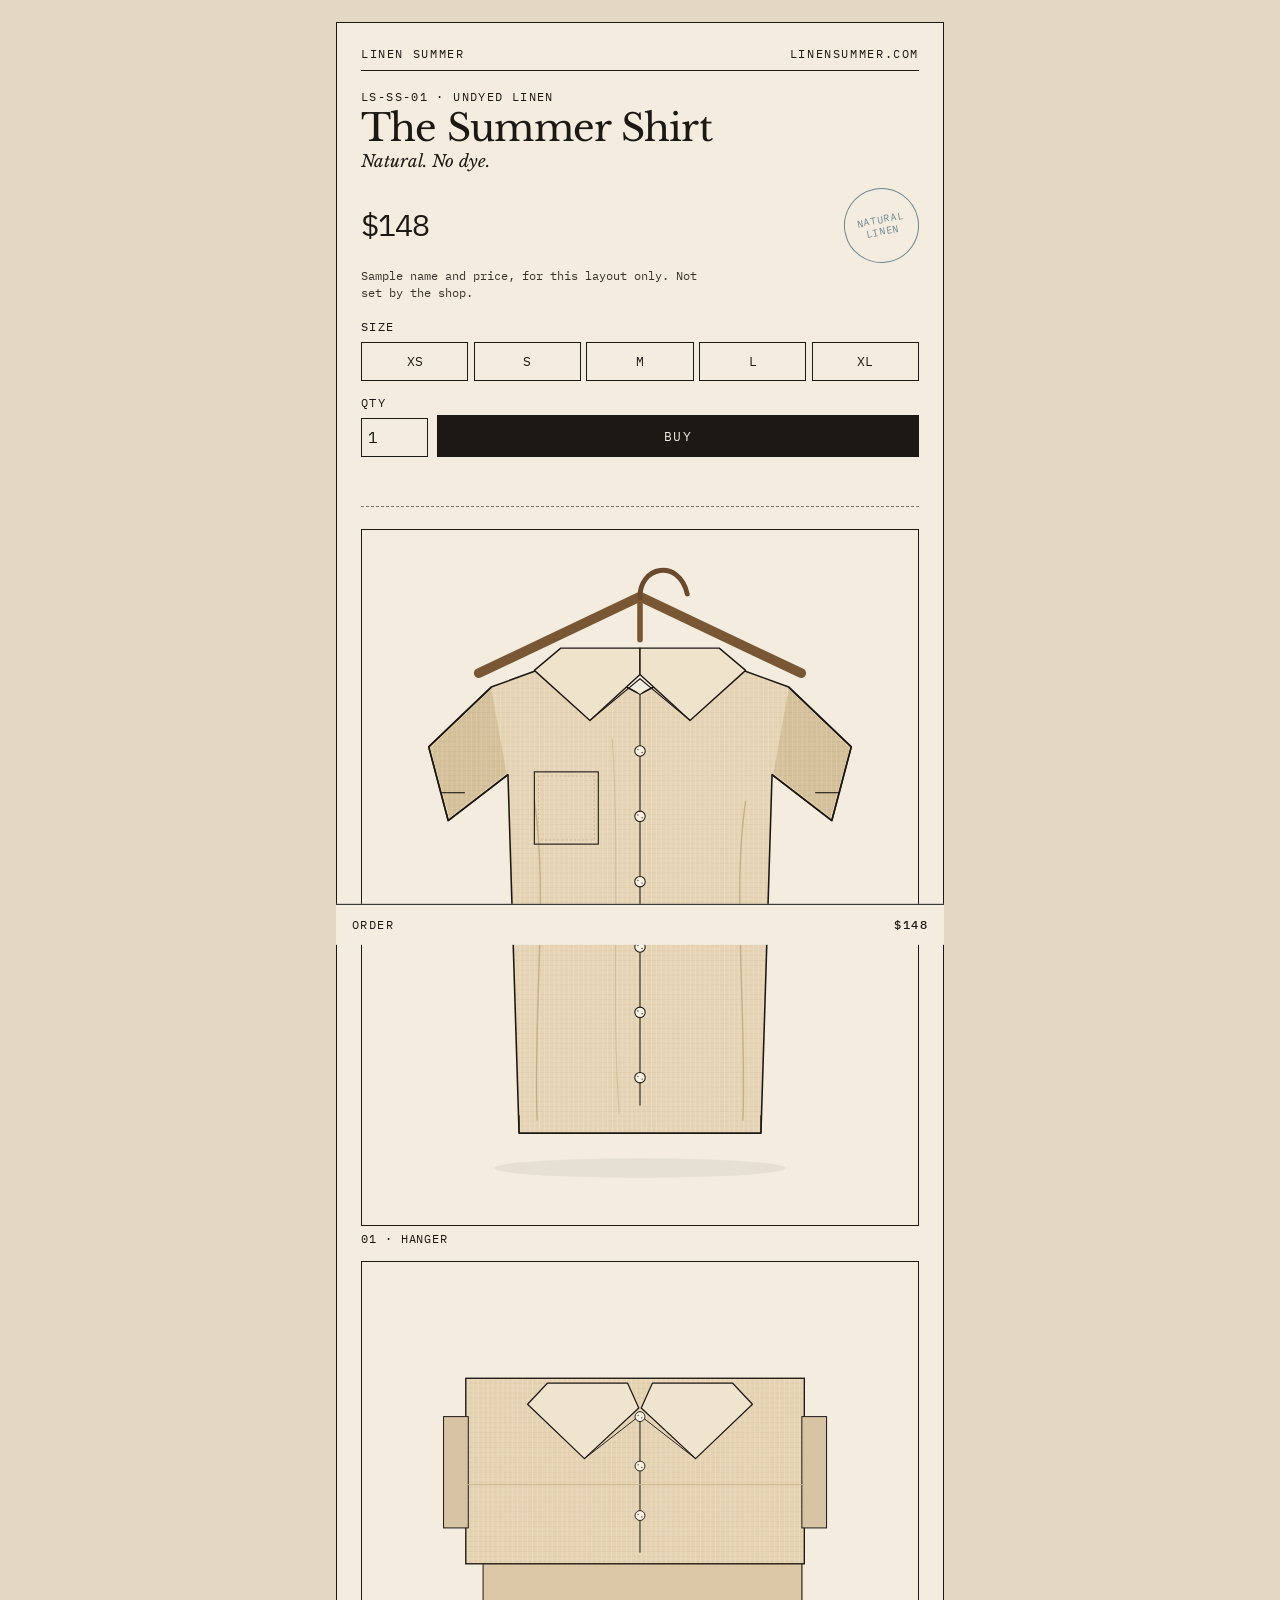
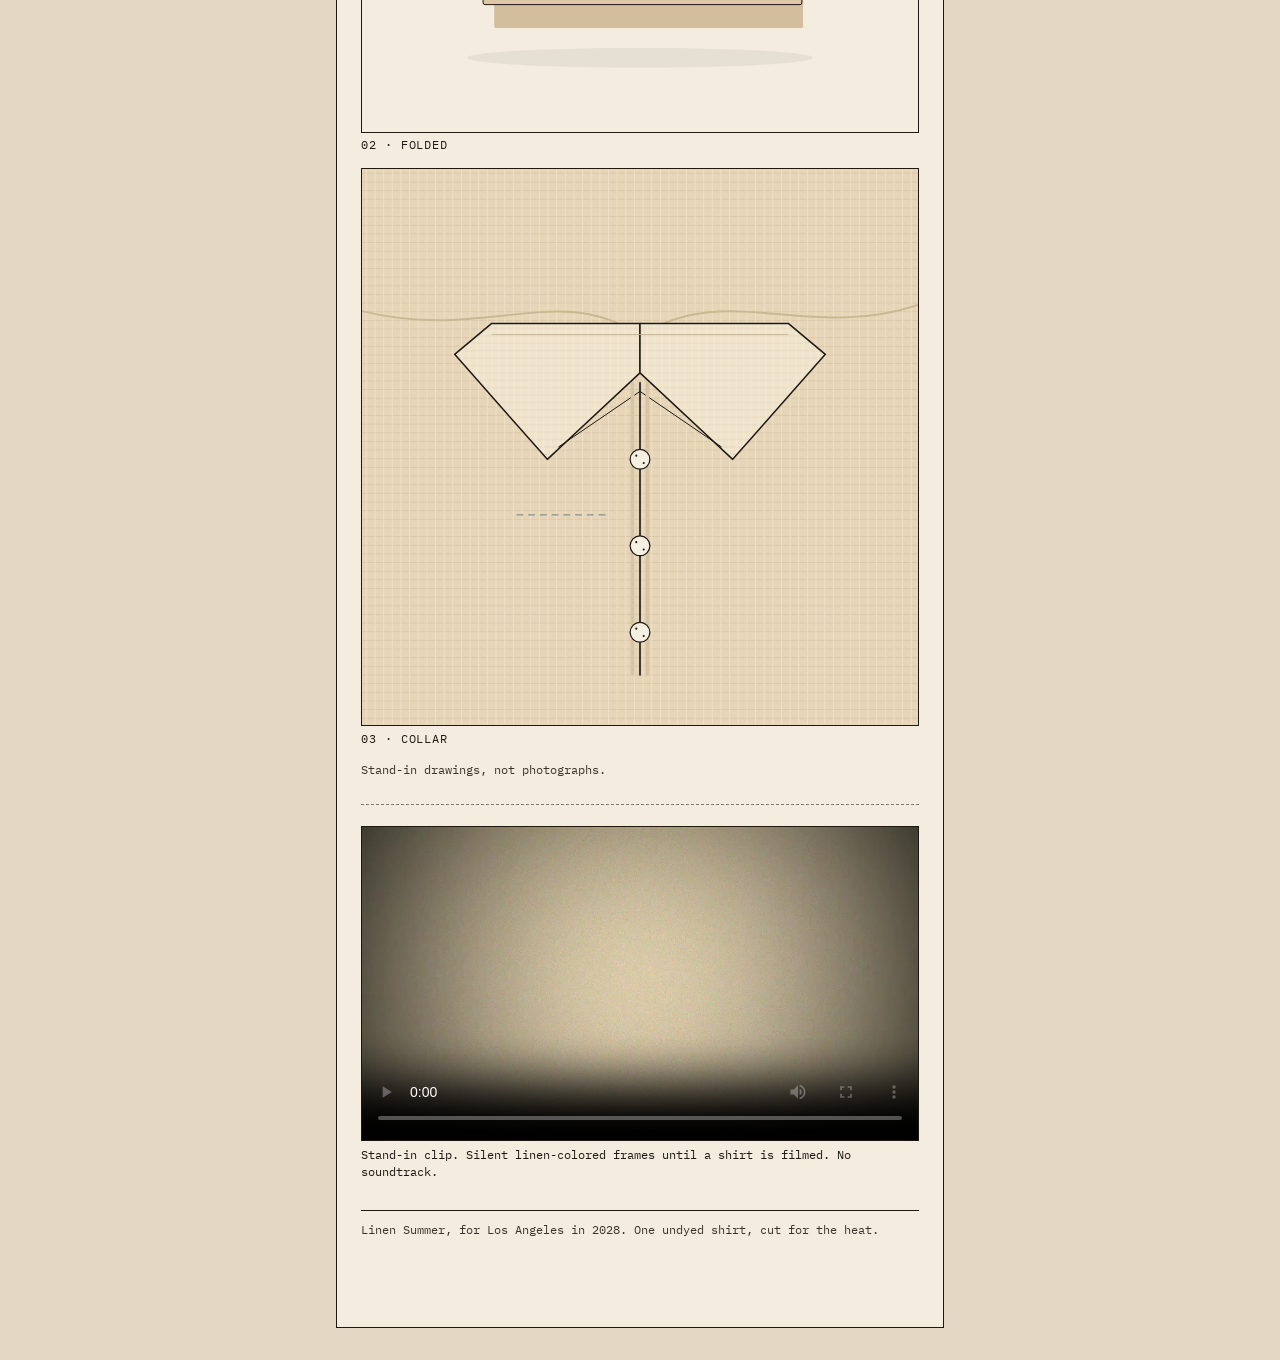
==== index.html @ d271ef2d "Add the Linen Summer static shop files. Copy the existing HTML, CSS, JavaScript, images, video, and " ====
<!DOCTYPE html>
<html lang="en">
<head>
  <meta charset="utf-8">
  <meta name="viewport" content="width=device-width, initial-scale=1">
  <title>The Summer Shirt — Linen Summer</title>
  <meta name="description" content="Order ticket for The Summer Shirt, undyed linen. Sample price. Payment is not live.">
  <link rel="stylesheet" href="styles.css">
</head>
<body>
  <div class="sheet">
    <header class="mast">
      <span>Linen Summer</span>
      <span>linensummer.com</span>
    </header>

    <section class="order" id="order">
      <p class="sku">LS-SS-01 · Undyed linen</p>
      <h1>The Summer Shirt</h1>
      <p class="colorline">Natural. No dye.</p>
      <div class="price-row">
        <p class="price">$148</p>
        <p class="stamp">Natural<br>linen</p>
      </div>
      <p class="sample">Sample name and price, for this layout only. Not set by the shop.</p>

      <form id="order-form" action="checkout.html">
        <fieldset>
          <legend>Size</legend>
          <div class="sizes">
            <label><input type="radio" name="size" value="XS"><span>XS</span></label>
            <label><input type="radio" name="size" value="S"><span>S</span></label>
            <label><input type="radio" name="size" value="M"><span>M</span></label>
            <label><input type="radio" name="size" value="L"><span>L</span></label>
            <label><input type="radio" name="size" value="XL"><span>XL</span></label>
          </div>
        </fieldset>
        <div class="buyrow">
          <label class="qty" for="qty">Qty
            <input id="qty" name="qty" type="number" min="1" max="6" value="1" inputmode="numeric">
          </label>
          <button type="submit">Buy</button>
        </div>
        <p id="form-note" class="form-note" role="status"></p>
      </form>
    </section>

    <hr class="perf">

    <section class="gallery" aria-label="The shirt">
      <figure>
        <img src="images/shirt-hanger.svg" width="800" height="1000" alt="Undyed linen shirt on a wooden hanger. Drawn stand-in, not a photograph.">
        <figcaption>01 · Hanger</figcaption>
      </figure>
      <figure>
        <img src="images/shirt-folded.svg" width="900" height="760" alt="The same shirt folded, collar on top. Drawn stand-in, not a photograph.">
        <figcaption>02 · Folded</figcaption>
      </figure>
      <figure>
        <img src="images/shirt-collar.svg" width="900" height="900" alt="Close view of the collar, placket, and linen weave. Drawn stand-in, not a photograph.">
        <figcaption>03 · Collar</figcaption>
      </figure>
      <p class="standin">Stand-in drawings, not photographs.</p>
    </section>

    <hr class="perf">

    <section class="film" aria-label="Cloth, stand-in">
      <video controls playsinline preload="metadata" poster="images/video-poster.jpg" width="960" height="540">
        <source src="media/linen-standin.mp4" type="video/mp4">
      </video>
      <p class="caption">Stand-in clip. Silent linen-colored frames until a shirt is filmed. No soundtrack.</p>
    </section>

    <footer class="footnote">
      <p>Linen Summer, for Los Angeles in 2028. One undyed shirt, cut for the heat.</p>
    </footer>
  </div>

  <a class="reach" href="#order" hidden>Order <strong>$148</strong></a>
  <noscript>
    <p class="sample" style="padding:1rem;">The ticket needs JavaScript to store an order on this device. Nothing here takes payment.</p>
  </noscript>
  <script src="shop.js"></script>
</body>
</html>
---- styles.css ----
@font-face {
  font-family: "Libre Baskerville";
  font-style: normal;
  font-weight: 400;
  font-display: swap;
  src: url("fonts/libre-baskerville-400.ttf") format("truetype");
}

@font-face {
  font-family: "Libre Baskerville";
  font-style: italic;
  font-weight: 400;
  font-display: swap;
  src: url("fonts/libre-baskerville-400i.ttf") format("truetype");
}

@font-face {
  font-family: "IBM Plex Mono";
  font-style: normal;
  font-weight: 400;
  font-display: swap;
  src: url("fonts/ibm-plex-mono-400.ttf") format("truetype");
}

@font-face {
  font-family: "IBM Plex Mono";
  font-style: normal;
  font-weight: 500;
  font-display: swap;
  src: url("fonts/ibm-plex-mono-500.ttf") format("truetype");
}

:root {
  --paper: #f3ecdf;
  --desk: #e4d8c4;
  --ink: #1c1814;
  --ink-soft: #3a332b;
  --stamp: #6d8794;
  --line: #1c1814;
}

* { box-sizing: border-box; }

html { scroll-behavior: smooth; }

a { color: inherit; }

body {
  margin: 0;
  background: var(--paper);
  color: var(--ink);
  font-family: "IBM Plex Mono", "Courier New", monospace;
  font-size: 15px;
  line-height: 1.45;
  font-weight: 400;
}

button,
input {
  font-family: inherit;
  color: inherit;
}

.sheet {
  width: min(100%, 38rem);
  margin: 0 auto;
  padding: 1.1rem 1.15rem 5.25rem;
  background: var(--paper);
}

.mast {
  display: flex;
  justify-content: space-between;
  gap: 1rem;
  margin: 0 0 1.15rem;
  padding-bottom: 0.45rem;
  border-bottom: 1px solid var(--line);
  font-size: 0.72rem;
  letter-spacing: 0.14em;
  text-transform: uppercase;
}

.mast a {
  color: inherit;
  text-decoration: none;
  border-bottom: 1px solid var(--stamp);
}

.sku {
  margin: 0;
  font-size: 0.72rem;
  letter-spacing: 0.12em;
  text-transform: uppercase;
}

h1 {
  margin: 0.2rem 0 0.15rem;
  font-family: "Libre Baskerville", "Palatino Linotype", Palatino, serif;
  font-weight: 400;
  font-size: 2.35rem;
  line-height: 1.02;
  letter-spacing: -0.02em;
}

.colorline {
  margin: 0;
  font-family: "Libre Baskerville", Palatino, serif;
  font-style: italic;
  font-size: 1.05rem;
}

.price-row {
  display: flex;
  align-items: center;
  justify-content: space-between;
  gap: 1rem;
  margin-top: 0.85rem;
}

.price {
  margin: 0;
  font-size: 1.85rem;
  letter-spacing: -0.03em;
}

.stamp {
  width: 4.7rem;
  height: 4.7rem;
  margin: 0;
  border: 1.5px solid var(--stamp);
  border-radius: 50%;
  color: var(--stamp);
  display: grid;
  place-items: center;
  text-align: center;
  text-transform: uppercase;
  letter-spacing: 0.08em;
  font-size: 0.62rem;
  line-height: 1.15;
  transform: rotate(-11deg);
  flex: none;
}

.sample {
  margin: 0.35rem 0 0;
  max-width: 22rem;
  font-size: 0.75rem;
  line-height: 1.35;
  color: var(--ink-soft);
}

form { margin-top: 1.15rem; }

fieldset {
  margin: 0;
  padding: 0;
  border: 0;
}

legend {
  padding: 0;
  margin-bottom: 0.4rem;
  font-size: 0.72rem;
  letter-spacing: 0.12em;
  text-transform: uppercase;
}

.sizes {
  display: flex;
  gap: 0.35rem;
}

.sizes label {
  position: relative;
  flex: 1;
}

.sizes input {
  position: absolute;
  inset: 0;
  margin: 0;
  opacity: 0;
  cursor: pointer;
}

.sizes span {
  display: block;
  text-align: center;
  border: 1px solid var(--line);
  padding: 0.55rem 0;
  font-size: 0.82rem;
}

.sizes input:checked + span {
  background: var(--ink);
  color: var(--paper);
}

.sizes label:focus-within span {
  outline: 2px solid var(--stamp);
  outline-offset: 2px;
}

.buyrow {
  display: flex;
  align-items: flex-end;
  gap: 0.55rem;
  margin-top: 0.9rem;
}

.qty {
  display: flex;
  flex-direction: column;
  gap: 0.35rem;
  font-size: 0.72rem;
  letter-spacing: 0.12em;
  text-transform: uppercase;
}

.qty input {
  width: 4.2rem;
  border: 1px solid var(--line);
  background: transparent;
  border-radius: 0;
  padding: 0.55rem 0.4rem;
  font-size: 1rem;
  letter-spacing: 0;
  text-transform: none;
}

button,
.button {
  appearance: none;
  border: 1px solid var(--line);
  background: var(--ink);
  color: var(--paper);
  border-radius: 0;
  padding: 0.72rem 0.75rem;
  font-size: 0.82rem;
  letter-spacing: 0.08em;
  text-transform: uppercase;
  cursor: pointer;
  text-decoration: none;
  text-align: center;
}

.buyrow button { flex: 1; }

button:hover,
.button:hover { background: #000; }

button.quiet {
  background: transparent;
  color: var(--ink);
  border: 0;
  border-bottom: 1px solid var(--ink);
  padding: 0.15rem 0;
  letter-spacing: 0.06em;
}

.form-note {
  min-height: 1.2em;
  margin: 0.55rem 0 0;
  font-size: 0.78rem;
  color: var(--stamp);
}

.perf {
  border: 0;
  border-top: 1px dashed var(--ink);
  margin: 1.6rem 0 1.35rem;
  opacity: 0.55;
}

.gallery figure { margin: 0 0 0.85rem; }

.gallery img,
.film video {
  display: block;
  width: 100%;
  height: auto;
  background: var(--paper);
  border: 1px solid var(--line);
}

.gallery figcaption,
.caption,
.standin {
  margin: 0.3rem 0 0;
  font-size: 0.72rem;
  letter-spacing: 0.08em;
  text-transform: uppercase;
}

.standin {
  text-transform: none;
  letter-spacing: 0;
  font-size: 0.75rem;
  color: var(--ink-soft);
}

.film { margin: 0; }

.film video { background: #cbb892; }

.caption {
  text-transform: none;
  letter-spacing: 0;
  font-size: 0.78rem;
  line-height: 1.4;
  max-width: 34rem;
}

.footnote {
  margin-top: 1.8rem;
  padding-top: 0.7rem;
  border-top: 1px solid var(--line);
}

.footnote p {
  margin: 0;
  font-size: 0.75rem;
  line-height: 1.4;
  color: var(--ink-soft);
}

.reach {
  position: fixed;
  left: 0;
  right: 0;
  bottom: 0;
  z-index: 2;
  display: flex;
  justify-content: space-between;
  align-items: center;
  gap: 1rem;
  padding: 0.7rem 1rem calc(0.7rem + env(safe-area-inset-bottom));
  background: var(--paper);
  color: var(--ink);
  text-decoration: none;
  border-top: 1px solid var(--line);
  font-size: 0.75rem;
  letter-spacing: 0.12em;
  text-transform: uppercase;
  transform: translateY(110%);
}

.reach.is-on { transform: none; }

.reach strong {
  font-weight: 500;
}

h2 {
  margin: 0 0 0.6rem;
  font-family: "Libre Baskerville", Palatino, serif;
  font-weight: 400;
  font-size: 1.55rem;
}

.lines {
  list-style: none;
  margin: 0;
  padding: 0;
}

.lines li {
  display: grid;
  grid-template-columns: 1fr auto;
  gap: 0.2rem 1rem;
  padding: 0.75rem 0;
  border-bottom: 1px solid var(--line);
}

.lines .what {
  margin: 0;
  font-family: "Libre Baskerville", Palatino, serif;
  font-size: 1.15rem;
}

.lines .meta,
.lines .amt {
  margin: 0;
  font-size: 0.78rem;
}

.lines .amt {
  text-align: right;
  font-size: 0.95rem;
}

.total {
  display: flex;
  justify-content: space-between;
  margin: 0.8rem 0 0.2rem;
  font-size: 1rem;
}

.stack label {
  display: block;
  margin: 0.95rem 0 0.2rem;
  font-size: 0.72rem;
  letter-spacing: 0.12em;
  text-transform: uppercase;
}

.stack input {
  display: block;
  width: 100%;
  border: 0;
  border-bottom: 1px solid var(--line);
  border-radius: 0;
  background: transparent;
  padding: 0.45rem 0;
  font-size: 1rem;
}

.stack button {
  display: block;
  width: 100%;
  margin-top: 1.15rem;
  line-height: 1.35;
  text-transform: none;
  letter-spacing: 0.01em;
  font-size: 0.86rem;
}

.empty {
  margin: 0.4rem 0 1rem;
}

.saved {
  margin-top: 1.5rem;
  padding-top: 0.9rem;
  border-top: 1px dashed var(--ink);
}

.saved h2 { font-size: 1.35rem; }

.saved p { margin: 0.35rem 0; }

.receipt {
  margin: 0.8rem 0 0;
  padding: 0;
}

.receipt div {
  display: grid;
  grid-template-columns: 7.5rem 1fr;
  gap: 0.35rem;
  padding: 0.28rem 0;
  font-size: 0.82rem;
}

.receipt dt {
  margin: 0;
  letter-spacing: 0.08em;
  text-transform: uppercase;
  font-size: 0.68rem;
  padding-top: 0.15rem;
}

.receipt dd { margin: 0; }

.actions {
  margin-top: 0.9rem;
}

:focus-visible {
  outline: 2px solid var(--stamp);
  outline-offset: 2px;
}

@media (min-width: 720px) {
  body { background: var(--desk); }

  .sheet {
    margin: 1.4rem auto 2rem;
    border: 1px solid var(--line);
    padding: 1.4rem 1.5rem 5.5rem;
  }

  .reach {
    left: 50%;
    right: auto;
    width: min(100%, 38rem);
    transform: translate(-50%, 110%);
  }

  .reach.is-on { transform: translate(-50%, 0); }
}
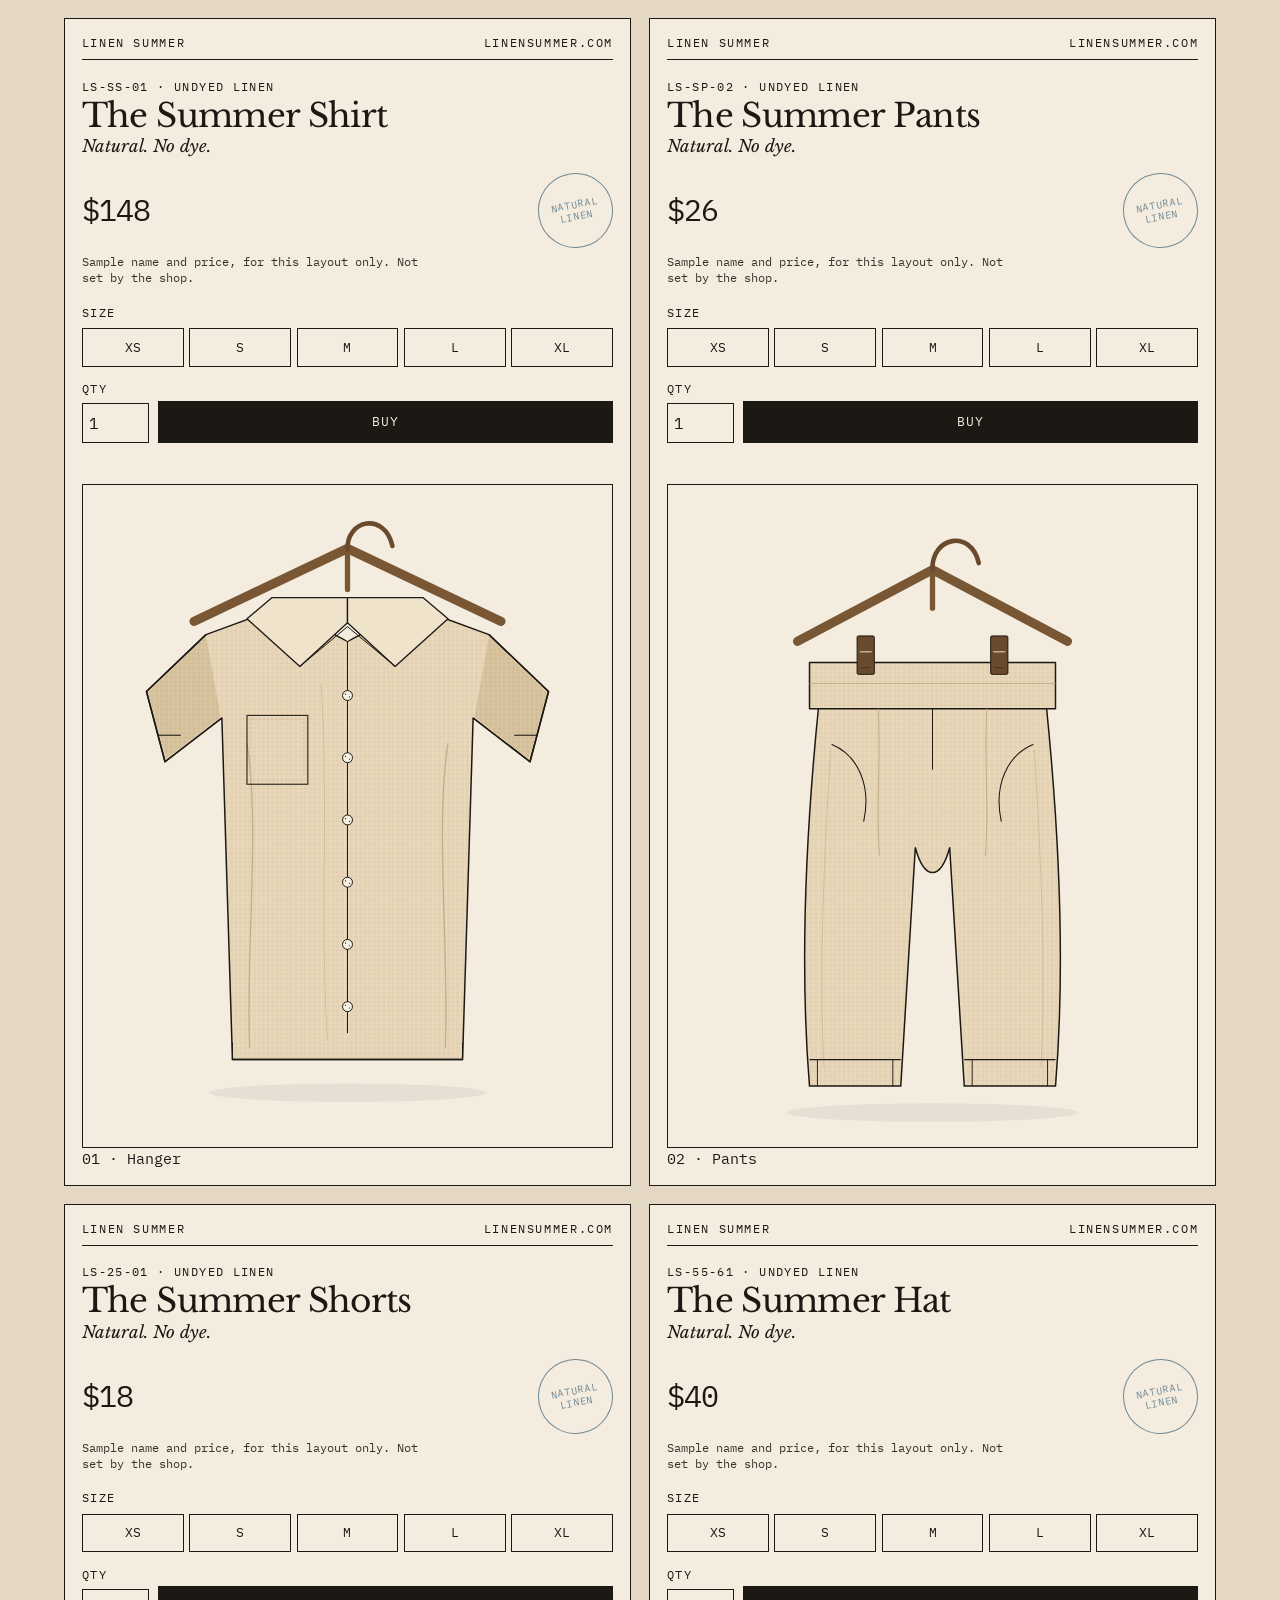
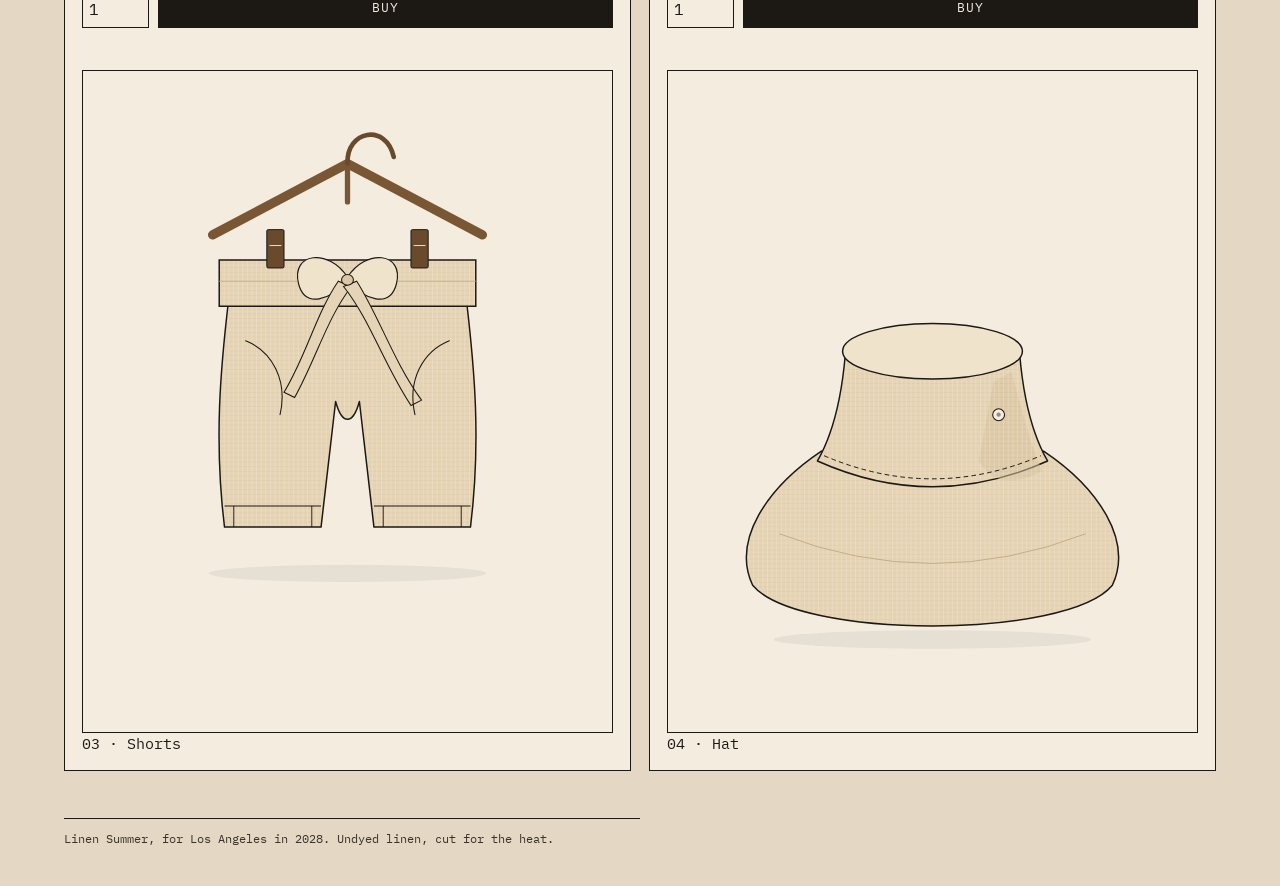
==== commit cf45474e: "Add four order tickets to the Linen Summer shop Show the shirt, pants, shorts, and hat as paper tick" ====
--- a/index.html
+++ b/index.html
@@ -3,28 +3,27 @@
 <head>
   <meta charset="utf-8">
   <meta name="viewport" content="width=device-width, initial-scale=1">
-  <title>The Summer Shirt — Linen Summer</title>
-  <meta name="description" content="Order ticket for The Summer Shirt, undyed linen. Sample price. Payment is not live.">
+  <title>Linen Summer</title>
+  <meta name="description" content="Order tickets for undyed linen: The Summer Shirt, pants, shorts, and hat. Sample prices. Payment is not live.">
   <link rel="stylesheet" href="styles.css">
 </head>
-<body>
-  <div class="sheet">
-    <header class="mast">
-      <span>Linen Summer</span>
-      <span>linensummer.com</span>
-    </header>
-
-    <section class="order" id="order">
+<body class="shop">
+  <h1 class="visually-hidden">Linen Summer</h1>
+  <main class="rack">
+    <article class="ticket" id="summer-shirt">
+      <header class="mast">
+        <span>Linen Summer</span>
+        <span>linensummer.com</span>
+      </header>
       <p class="sku">LS-SS-01 · Undyed linen</p>
-      <h1>The Summer Shirt</h1>
+      <h2>The Summer Shirt</h2>
       <p class="colorline">Natural. No dye.</p>
       <div class="price-row">
         <p class="price">$148</p>
         <p class="stamp">Natural<br>linen</p>
       </div>
       <p class="sample">Sample name and price, for this layout only. Not set by the shop.</p>
-
-      <form id="order-form" action="checkout.html">
+      <form class="order-form" action="checkout.html" data-id="the-summer-shirt" data-name="The Summer Shirt" data-color="Natural" data-cloth="Undyed linen" data-price="148">
         <fieldset>
           <legend>Size</legend>
           <div class="sizes">
@@ -36,48 +35,137 @@
           </div>
         </fieldset>
         <div class="buyrow">
-          <label class="qty" for="qty">Qty
-            <input id="qty" name="qty" type="number" min="1" max="6" value="1" inputmode="numeric">
+          <label class="qty" for="qty-shirt">Qty
+            <input id="qty-shirt" name="qty" type="number" min="1" max="6" value="1" inputmode="numeric">
           </label>
           <button type="submit">Buy</button>
         </div>
-        <p id="form-note" class="form-note" role="status"></p>
+        <p class="form-note" role="status"></p>
       </form>
-    </section>
-
-    <hr class="perf">
-
-    <section class="gallery" aria-label="The shirt">
       <figure>
-        <img src="images/shirt-hanger.svg" width="800" height="1000" alt="Undyed linen shirt on a wooden hanger. Drawn stand-in, not a photograph.">
+        <img src="images/shirt-hanger.svg" width="800" height="1000" alt="Undyed linen button shirt on a wooden hanger: short sleeve, collar, buttons, chest pocket. Drawn stand-in, not a photograph.">
         <figcaption>01 · Hanger</figcaption>
       </figure>
+    </article>
+
+    <article class="ticket" id="summer-pants">
+      <header class="mast">
+        <span>Linen Summer</span>
+        <span>linensummer.com</span>
+      </header>
+      <p class="sku">LS-SP-02 · Undyed linen</p>
+      <h2>The Summer Pants</h2>
+      <p class="colorline">Natural. No dye.</p>
+      <div class="price-row">
+        <p class="price">$26</p>
+        <p class="stamp">Natural<br>linen</p>
+      </div>
+      <p class="sample">Sample name and price, for this layout only. Not set by the shop.</p>
+      <form class="order-form" action="checkout.html" data-id="the-summer-pants" data-name="The Summer Pants" data-color="Natural" data-cloth="Undyed linen" data-price="26">
+        <fieldset>
+          <legend>Size</legend>
+          <div class="sizes">
+            <label><input type="radio" name="size" value="XS"><span>XS</span></label>
+            <label><input type="radio" name="size" value="S"><span>S</span></label>
+            <label><input type="radio" name="size" value="M"><span>M</span></label>
+            <label><input type="radio" name="size" value="L"><span>L</span></label>
+            <label><input type="radio" name="size" value="XL"><span>XL</span></label>
+          </div>
+        </fieldset>
+        <div class="buyrow">
+          <label class="qty" for="qty-pants">Qty
+            <input id="qty-pants" name="qty" type="number" min="1" max="6" value="1" inputmode="numeric">
+          </label>
+          <button type="submit">Buy</button>
+        </div>
+        <p class="form-note" role="status"></p>
+      </form>
       <figure>
-        <img src="images/shirt-folded.svg" width="900" height="760" alt="The same shirt folded, collar on top. Drawn stand-in, not a photograph.">
-        <figcaption>02 · Folded</figcaption>
+        <img src="images/pants-hanger.svg" width="800" height="1000" alt="Long undyed linen pants on a wooden hanger. Drawn stand-in, not a photograph.">
+        <figcaption>02 · Pants</figcaption>
       </figure>
+    </article>
+
+    <article class="ticket" id="summer-shorts">
+      <header class="mast">
+        <span>Linen Summer</span>
+        <span>linensummer.com</span>
+      </header>
+      <p class="sku">LS-25-01 · Undyed linen</p>
+      <h2>The Summer Shorts</h2>
+      <p class="colorline">Natural. No dye.</p>
+      <div class="price-row">
+        <p class="price">$18</p>
+        <p class="stamp">Natural<br>linen</p>
+      </div>
+      <p class="sample">Sample name and price, for this layout only. Not set by the shop.</p>
+      <form class="order-form" action="checkout.html" data-id="the-summer-shorts" data-name="The Summer Shorts" data-color="Natural" data-cloth="Undyed linen" data-price="18">
+        <fieldset>
+          <legend>Size</legend>
+          <div class="sizes">
+            <label><input type="radio" name="size" value="XS"><span>XS</span></label>
+            <label><input type="radio" name="size" value="S"><span>S</span></label>
+            <label><input type="radio" name="size" value="M"><span>M</span></label>
+            <label><input type="radio" name="size" value="L"><span>L</span></label>
+            <label><input type="radio" name="size" value="XL"><span>XL</span></label>
+          </div>
+        </fieldset>
+        <div class="buyrow">
+          <label class="qty" for="qty-shorts">Qty
+            <input id="qty-shorts" name="qty" type="number" min="1" max="6" value="1" inputmode="numeric">
+          </label>
+          <button type="submit">Buy</button>
+        </div>
+        <p class="form-note" role="status"></p>
+      </form>
       <figure>
-        <img src="images/shirt-collar.svg" width="900" height="900" alt="Close view of the collar, placket, and linen weave. Drawn stand-in, not a photograph.">
-        <figcaption>03 · Collar</figcaption>
+        <img src="images/shorts-hanger.svg" width="800" height="1000" alt="Undyed linen shorts with a drawstring, on a wooden hanger. Drawn stand-in, not a photograph.">
+        <figcaption>03 · Shorts</figcaption>
       </figure>
-      <p class="standin">Stand-in drawings, not photographs.</p>
-    </section>
+    </article>
 
-    <hr class="perf">
-
-    <section class="film" aria-label="Cloth, stand-in">
-      <video controls playsinline preload="metadata" poster="images/video-poster.jpg" width="960" height="540">
-        <source src="media/linen-standin.mp4" type="video/mp4">
-      </video>
-      <p class="caption">Stand-in clip. Silent linen-colored frames until a shirt is filmed. No soundtrack.</p>
-    </section>
+    <article class="ticket" id="summer-hat">
+      <header class="mast">
+        <span>Linen Summer</span>
+        <span>linensummer.com</span>
+      </header>
+      <p class="sku">LS-55-61 · Undyed linen</p>
+      <h2>The Summer Hat</h2>
+      <p class="colorline">Natural. No dye.</p>
+      <div class="price-row">
+        <p class="price">$40</p>
+        <p class="stamp">Natural<br>linen</p>
+      </div>
+      <p class="sample">Sample name and price, for this layout only. Not set by the shop.</p>
+      <form class="order-form" action="checkout.html" data-id="the-summer-hat" data-name="The Summer Hat" data-color="Natural" data-cloth="Undyed linen" data-price="40">
+        <fieldset>
+          <legend>Size</legend>
+          <div class="sizes">
+            <label><input type="radio" name="size" value="XS"><span>XS</span></label>
+            <label><input type="radio" name="size" value="S"><span>S</span></label>
+            <label><input type="radio" name="size" value="M"><span>M</span></label>
+            <label><input type="radio" name="size" value="L"><span>L</span></label>
+            <label><input type="radio" name="size" value="XL"><span>XL</span></label>
+          </div>
+        </fieldset>
+        <div class="buyrow">
+          <label class="qty" for="qty-hat">Qty
+            <input id="qty-hat" name="qty" type="number" min="1" max="6" value="1" inputmode="numeric">
+          </label>
+          <button type="submit">Buy</button>
+        </div>
+        <p class="form-note" role="status"></p>
+      </form>
+      <figure>
+        <img src="images/hat.svg" width="800" height="1000" alt="Undyed linen bucket hat. Drawn stand-in, not a photograph.">
+        <figcaption>04 · Hat</figcaption>
+      </figure>
+    </article>
 
     <footer class="footnote">
-      <p>Linen Summer, for Los Angeles in 2028. One undyed shirt, cut for the heat.</p>
+      <p>Linen Summer, for Los Angeles in 2028. Undyed linen, cut for the heat.</p>
     </footer>
-  </div>
-
-  <a class="reach" href="#order" hidden>Order <strong>$148</strong></a>
+  </main>
   <noscript>
     <p class="sample" style="padding:1rem;">The ticket needs JavaScript to store an order on this device. Nothing here takes payment.</p>
   </noscript>
--- a/styles.css
+++ b/styles.css
@@ -41,6 +41,8 @@
 
 * { box-sizing: border-box; }
 
+[hidden] { display: none !important; }
+
 html { scroll-behavior: smooth; }
 
 a { color: inherit; }
@@ -64,8 +66,50 @@
 .sheet {
   width: min(100%, 38rem);
   margin: 0 auto;
-  padding: 1.1rem 1.15rem 5.25rem;
+  padding: 1.1rem 1.15rem 2.4rem;
   background: var(--paper);
+}
+
+body.shop { background: var(--desk); }
+
+.visually-hidden {
+  position: absolute;
+  width: 1px;
+  height: 1px;
+  padding: 0;
+  margin: -1px;
+  overflow: hidden;
+  clip: rect(0, 0, 0, 0);
+  white-space: nowrap;
+  border: 0;
+}
+
+.rack {
+  width: min(100% - 1.25rem, 72rem);
+  margin: 0 auto;
+  padding: 0.85rem 0 2.4rem;
+  display: grid;
+  gap: 1rem;
+}
+
+.ticket {
+  background: var(--paper);
+  border: 1px solid var(--line);
+  padding: 1rem 1.05rem 0.95rem;
+}
+
+.ticket h2 {
+  margin: 0.2rem 0 0.15rem;
+  font-family: "Libre Baskerville", "Palatino Linotype", Palatino, serif;
+  font-weight: 400;
+  font-size: 2.05rem;
+  line-height: 1.05;
+  letter-spacing: -0.02em;
+}
+
+.rack .footnote {
+  grid-column: 1 / -1;
+  max-width: 36rem;
 }
 
 .mast {
@@ -272,9 +316,11 @@
   opacity: 0.55;
 }
 
-.gallery figure { margin: 0 0 0.85rem; }
+.gallery figure,
+.ticket figure { margin: 1.1rem 0 0; }
 
 .gallery img,
+.ticket img,
 .film video {
   display: block;
   width: 100%;
@@ -322,33 +368,6 @@
   font-size: 0.75rem;
   line-height: 1.4;
   color: var(--ink-soft);
-}
-
-.reach {
-  position: fixed;
-  left: 0;
-  right: 0;
-  bottom: 0;
-  z-index: 2;
-  display: flex;
-  justify-content: space-between;
-  align-items: center;
-  gap: 1rem;
-  padding: 0.7rem 1rem calc(0.7rem + env(safe-area-inset-bottom));
-  background: var(--paper);
-  color: var(--ink);
-  text-decoration: none;
-  border-top: 1px solid var(--line);
-  font-size: 0.75rem;
-  letter-spacing: 0.12em;
-  text-transform: uppercase;
-  transform: translateY(110%);
-}
-
-.reach.is-on { transform: none; }
-
-.reach strong {
-  font-weight: 500;
 }
 
 h2 {
@@ -471,21 +490,21 @@
   outline-offset: 2px;
 }
 
+@media (min-width: 880px) {
+  .rack {
+    grid-template-columns: 1fr 1fr;
+    gap: 1.15rem;
+    padding-top: 1.15rem;
+  }
+}
+
 @media (min-width: 720px) {
   body { background: var(--desk); }
 
   .sheet {
     margin: 1.4rem auto 2rem;
     border: 1px solid var(--line);
-    padding: 1.4rem 1.5rem 5.5rem;
+    padding: 1.4rem 1.5rem 2.5rem;
   }
 
-  .reach {
-    left: 50%;
-    right: auto;
-    width: min(100%, 38rem);
-    transform: translate(-50%, 110%);
-  }
-
-  .reach.is-on { transform: translate(-50%, 0); }
-}
+}
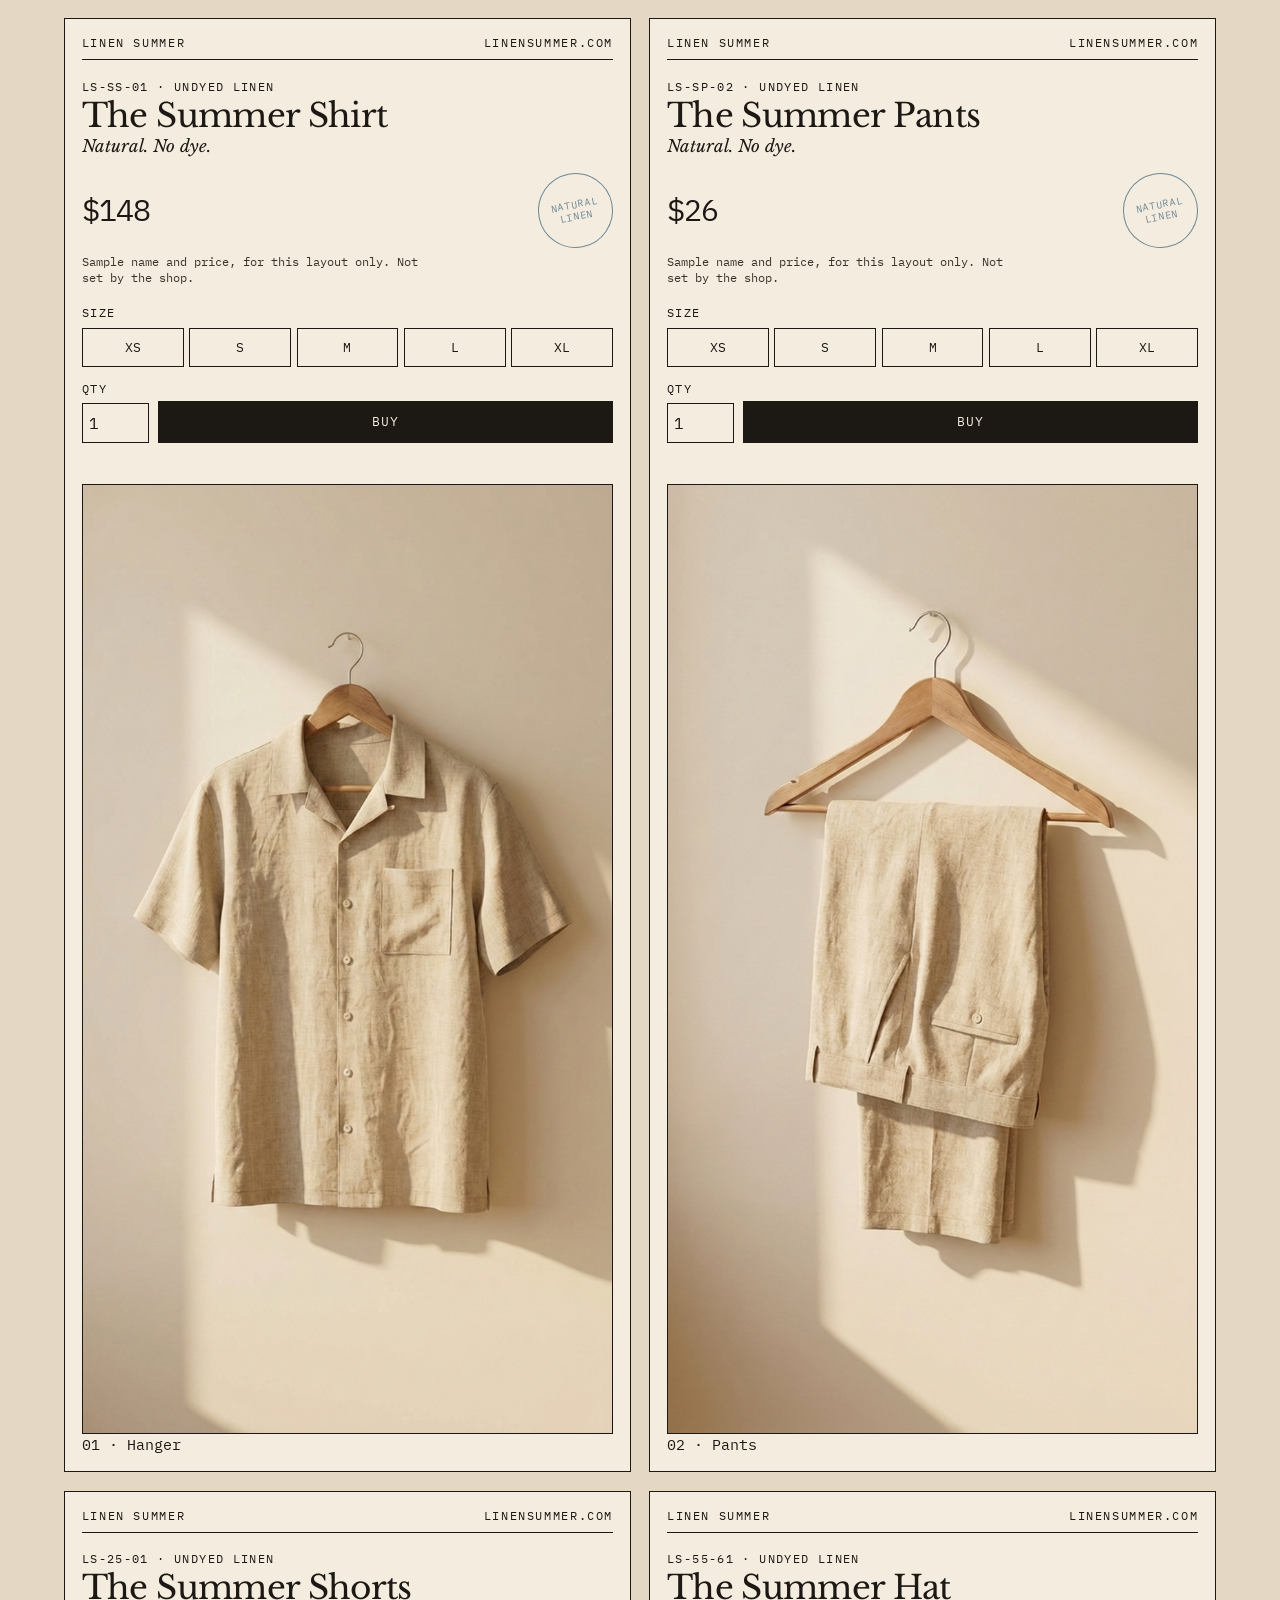
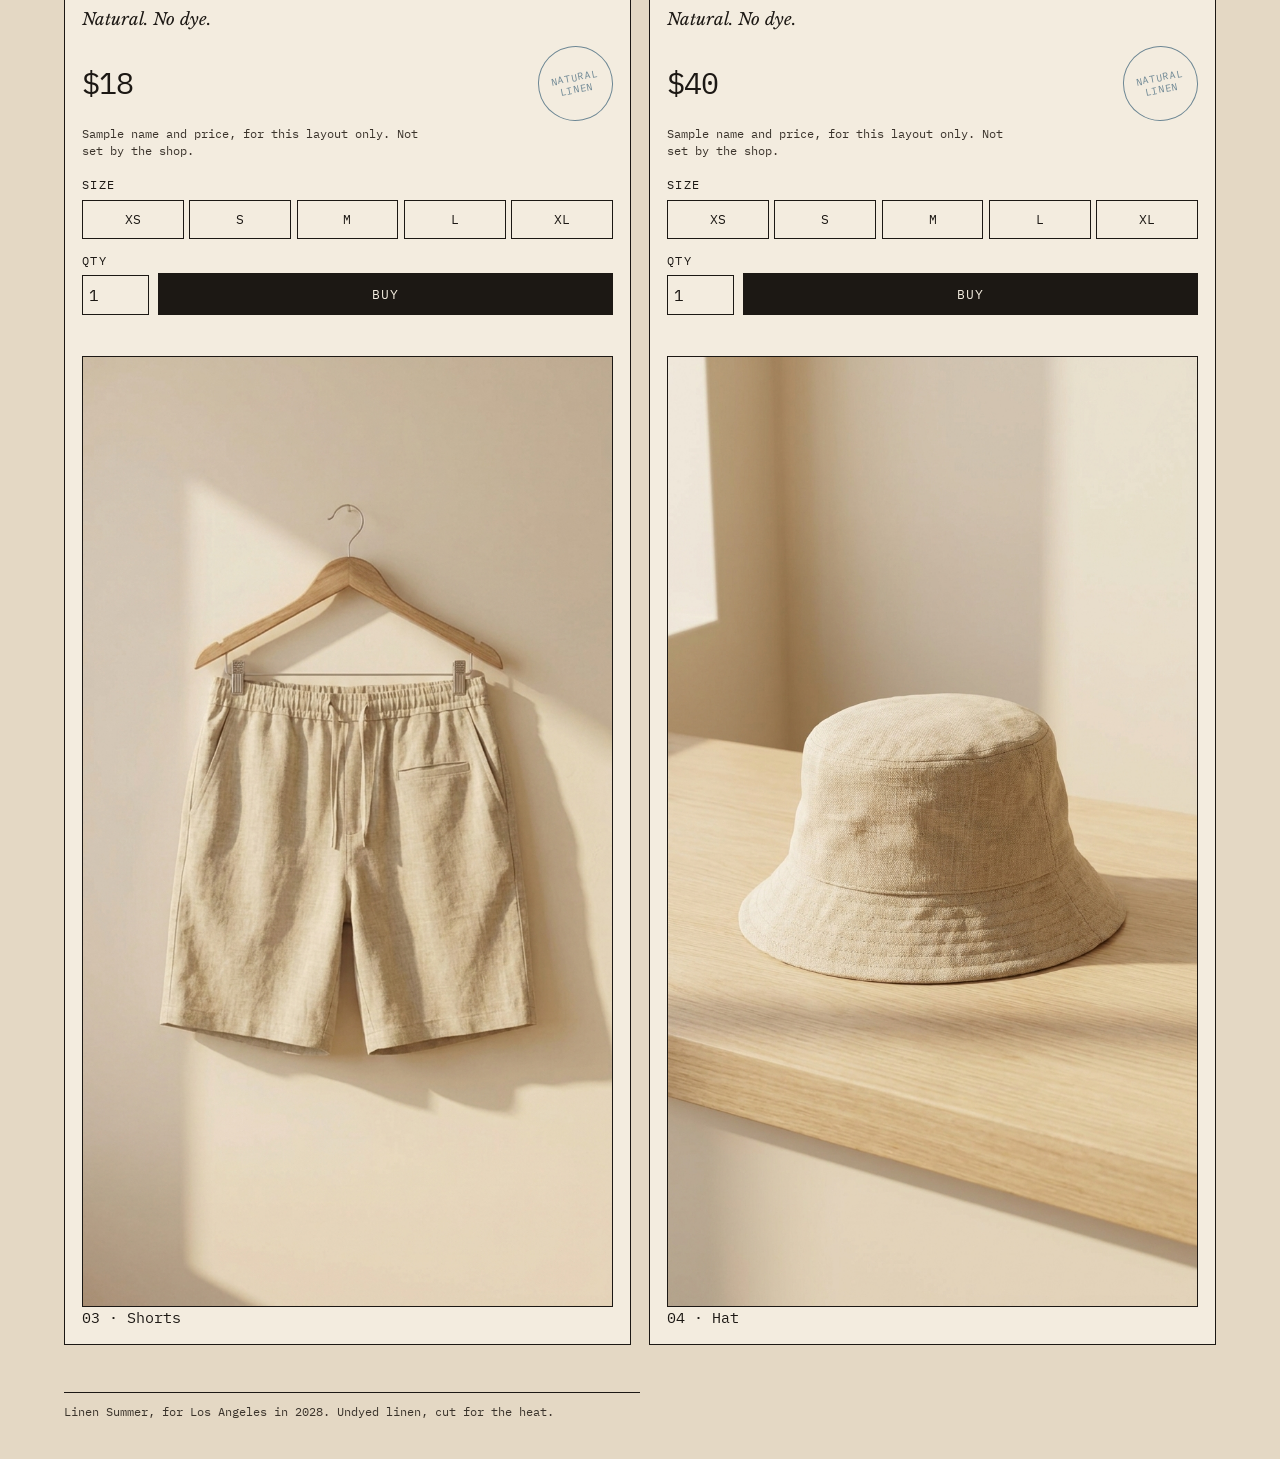
==== commit 00cf429e: "Show photographs on the four linen order tickets Replace the drawn shirt, pants, shorts, and hat sta" ====
--- a/index.html
+++ b/index.html
@@ -43,7 +43,7 @@
         <p class="form-note" role="status"></p>
       </form>
       <figure>
-        <img src="images/shirt-hanger.svg" width="800" height="1000" alt="Undyed linen button shirt on a wooden hanger: short sleeve, collar, buttons, chest pocket. Drawn stand-in, not a photograph.">
+        <img src="images/summer-shirt.png" width="768" height="1376" alt="Photograph of an undyed linen short-sleeve button shirt on a wooden hanger, natural color, with a chest pocket.">
         <figcaption>01 · Hanger</figcaption>
       </figure>
     </article>
@@ -81,7 +81,7 @@
         <p class="form-note" role="status"></p>
       </form>
       <figure>
-        <img src="images/pants-hanger.svg" width="800" height="1000" alt="Long undyed linen pants on a wooden hanger. Drawn stand-in, not a photograph.">
+        <img src="images/summer-pants.png" width="768" height="1376" alt="Photograph of undyed linen pants folded over a wooden hanger.">
         <figcaption>02 · Pants</figcaption>
       </figure>
     </article>
@@ -119,7 +119,7 @@
         <p class="form-note" role="status"></p>
       </form>
       <figure>
-        <img src="images/shorts-hanger.svg" width="800" height="1000" alt="Undyed linen shorts with a drawstring, on a wooden hanger. Drawn stand-in, not a photograph.">
+        <img src="images/summer-shorts.png" width="768" height="1376" alt="Photograph of undyed linen shorts on a wooden hanger, with an elastic waist, drawstring, side pockets, and one back pocket.">
         <figcaption>03 · Shorts</figcaption>
       </figure>
     </article>
@@ -157,7 +157,7 @@
         <p class="form-note" role="status"></p>
       </form>
       <figure>
-        <img src="images/hat.svg" width="800" height="1000" alt="Undyed linen bucket hat. Drawn stand-in, not a photograph.">
+        <img src="images/summer-hat.png" width="768" height="1376" alt="Photograph of an undyed linen bucket hat sitting on a light wood surface.">
         <figcaption>04 · Hat</figcaption>
       </figure>
     </article>
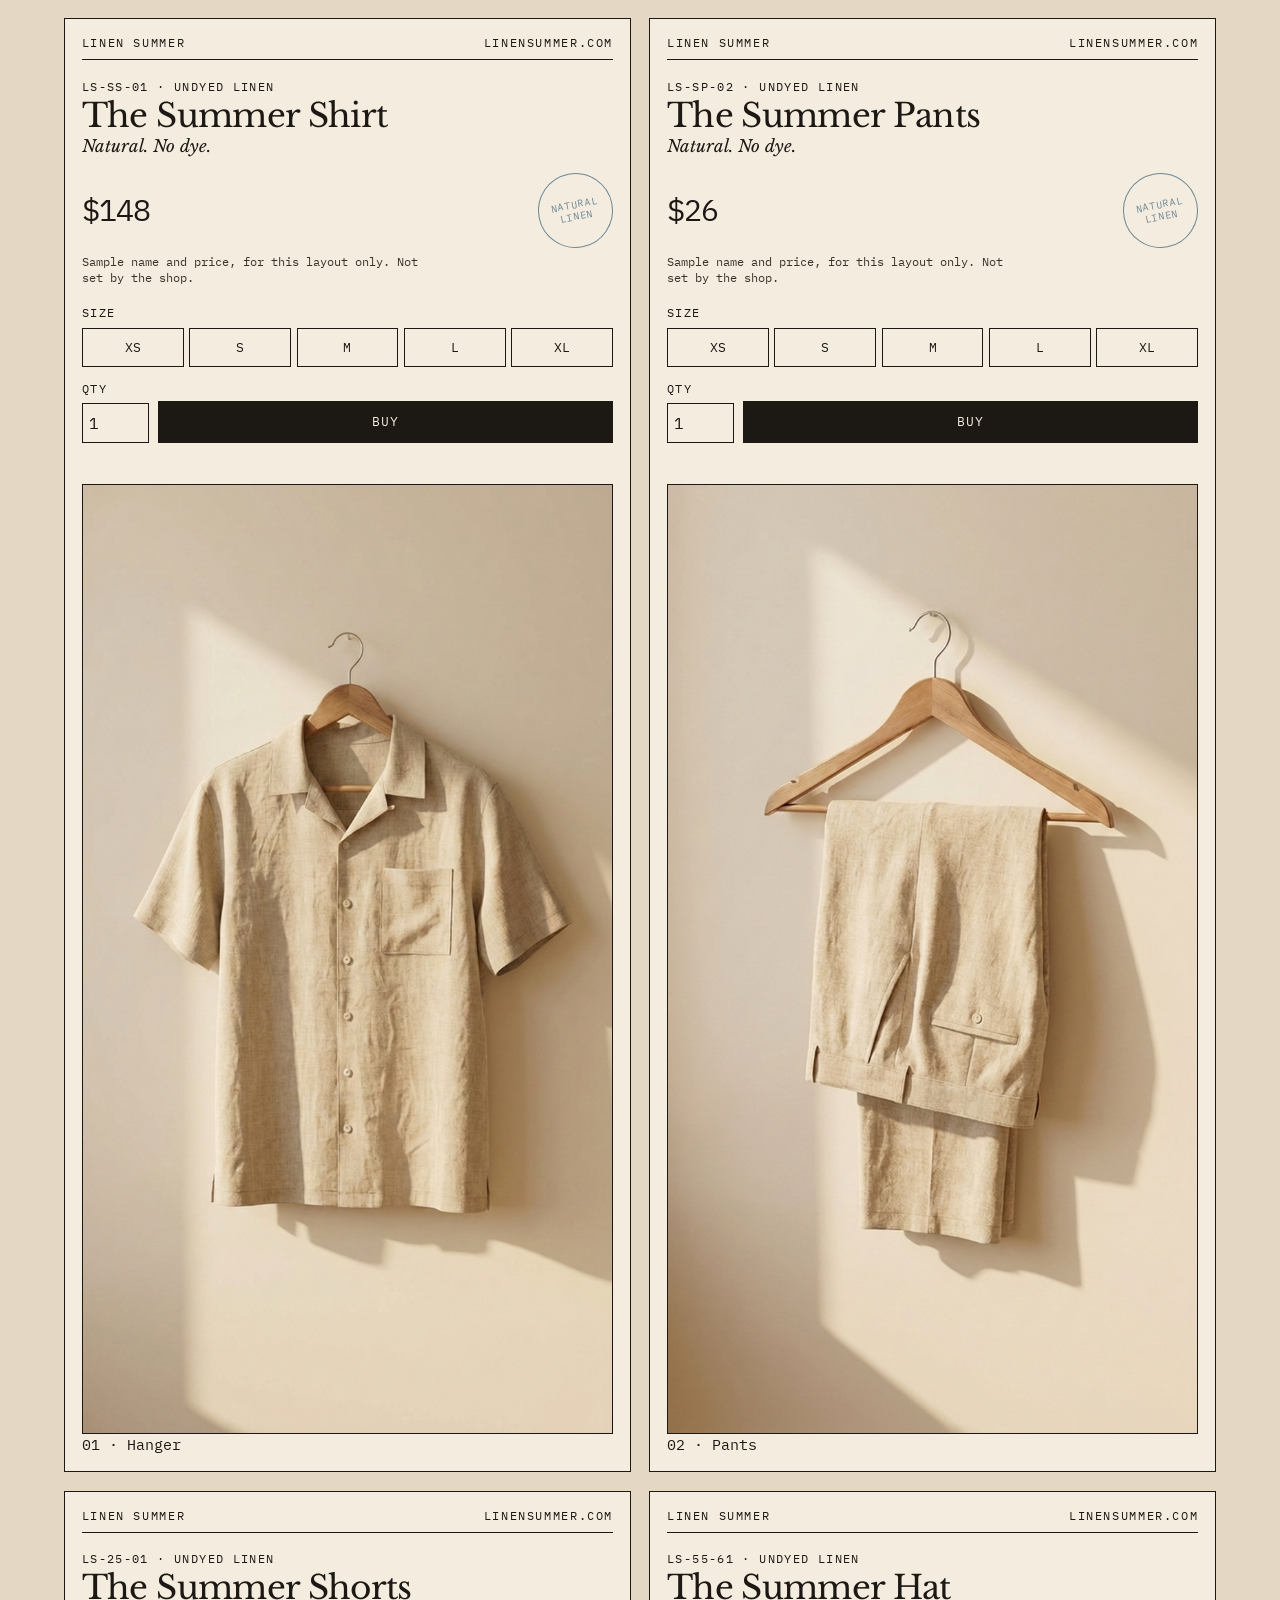
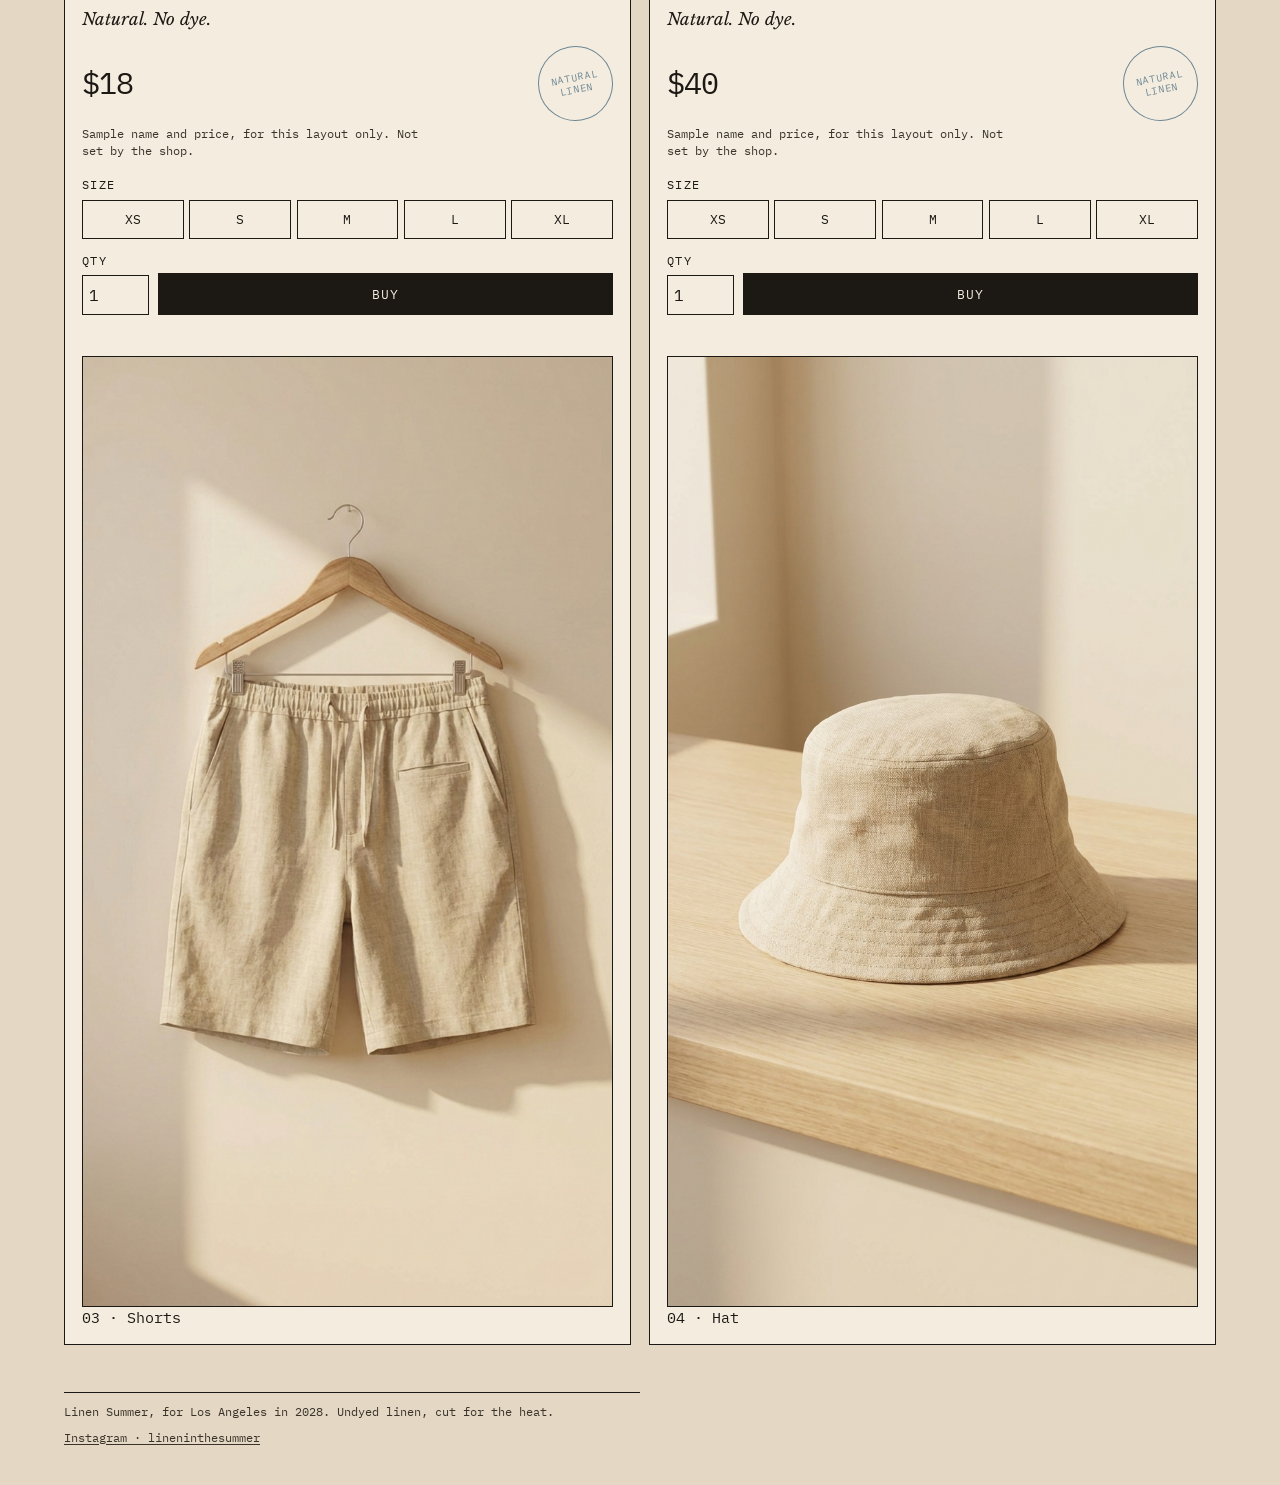
==== commit f6ecd06a: "Add a shirt link preview and the Instagram link Point homepage Open Graph and Twitter card tags at a" ====
--- a/index.html
+++ b/index.html
@@ -5,6 +5,20 @@
   <meta name="viewport" content="width=device-width, initial-scale=1">
   <title>Linen Summer</title>
   <meta name="description" content="Order tickets for undyed linen: The Summer Shirt, pants, shorts, and hat. Sample prices. Payment is not live.">
+  <meta property="og:title" content="Linen Summer">
+  <meta property="og:description" content="Order tickets for undyed linen: The Summer Shirt, pants, shorts, and hat. Sample prices. Payment is not live.">
+  <meta property="og:type" content="website">
+  <meta property="og:url" content="https://linensummer.com/">
+  <meta property="og:image" content="https://linensummer.com/images/og-shirt.jpg">
+  <meta property="og:image:type" content="image/jpeg">
+  <meta property="og:image:width" content="1200">
+  <meta property="og:image:height" content="2150">
+  <meta property="og:image:alt" content="Photograph of an undyed linen short-sleeve button shirt on a wooden hanger, natural color, with a chest pocket.">
+  <meta name="twitter:card" content="summary_large_image">
+  <meta name="twitter:title" content="Linen Summer">
+  <meta name="twitter:description" content="Order tickets for undyed linen: The Summer Shirt, pants, shorts, and hat. Sample prices. Payment is not live.">
+  <meta name="twitter:image" content="https://linensummer.com/images/og-shirt.jpg">
+  <meta name="twitter:image:alt" content="Photograph of an undyed linen short-sleeve button shirt on a wooden hanger, natural color, with a chest pocket.">
   <link rel="stylesheet" href="styles.css">
 </head>
 <body class="shop">
@@ -164,6 +178,7 @@
 
     <footer class="footnote">
       <p>Linen Summer, for Los Angeles in 2028. Undyed linen, cut for the heat.</p>
+      <p><a href="https://instagram.com/lineninthesummer">Instagram · lineninthesummer</a></p>
     </footer>
   </main>
   <noscript>
--- a/styles.css
+++ b/styles.css
@@ -370,6 +370,15 @@
   color: var(--ink-soft);
 }
 
+.footnote p + p {
+  margin-top: 0.55rem;
+}
+
+.footnote a {
+  text-decoration: underline;
+  text-underline-offset: 0.15em;
+}
+
 h2 {
   margin: 0 0 0.6rem;
   font-family: "Libre Baskerville", Palatino, serif;
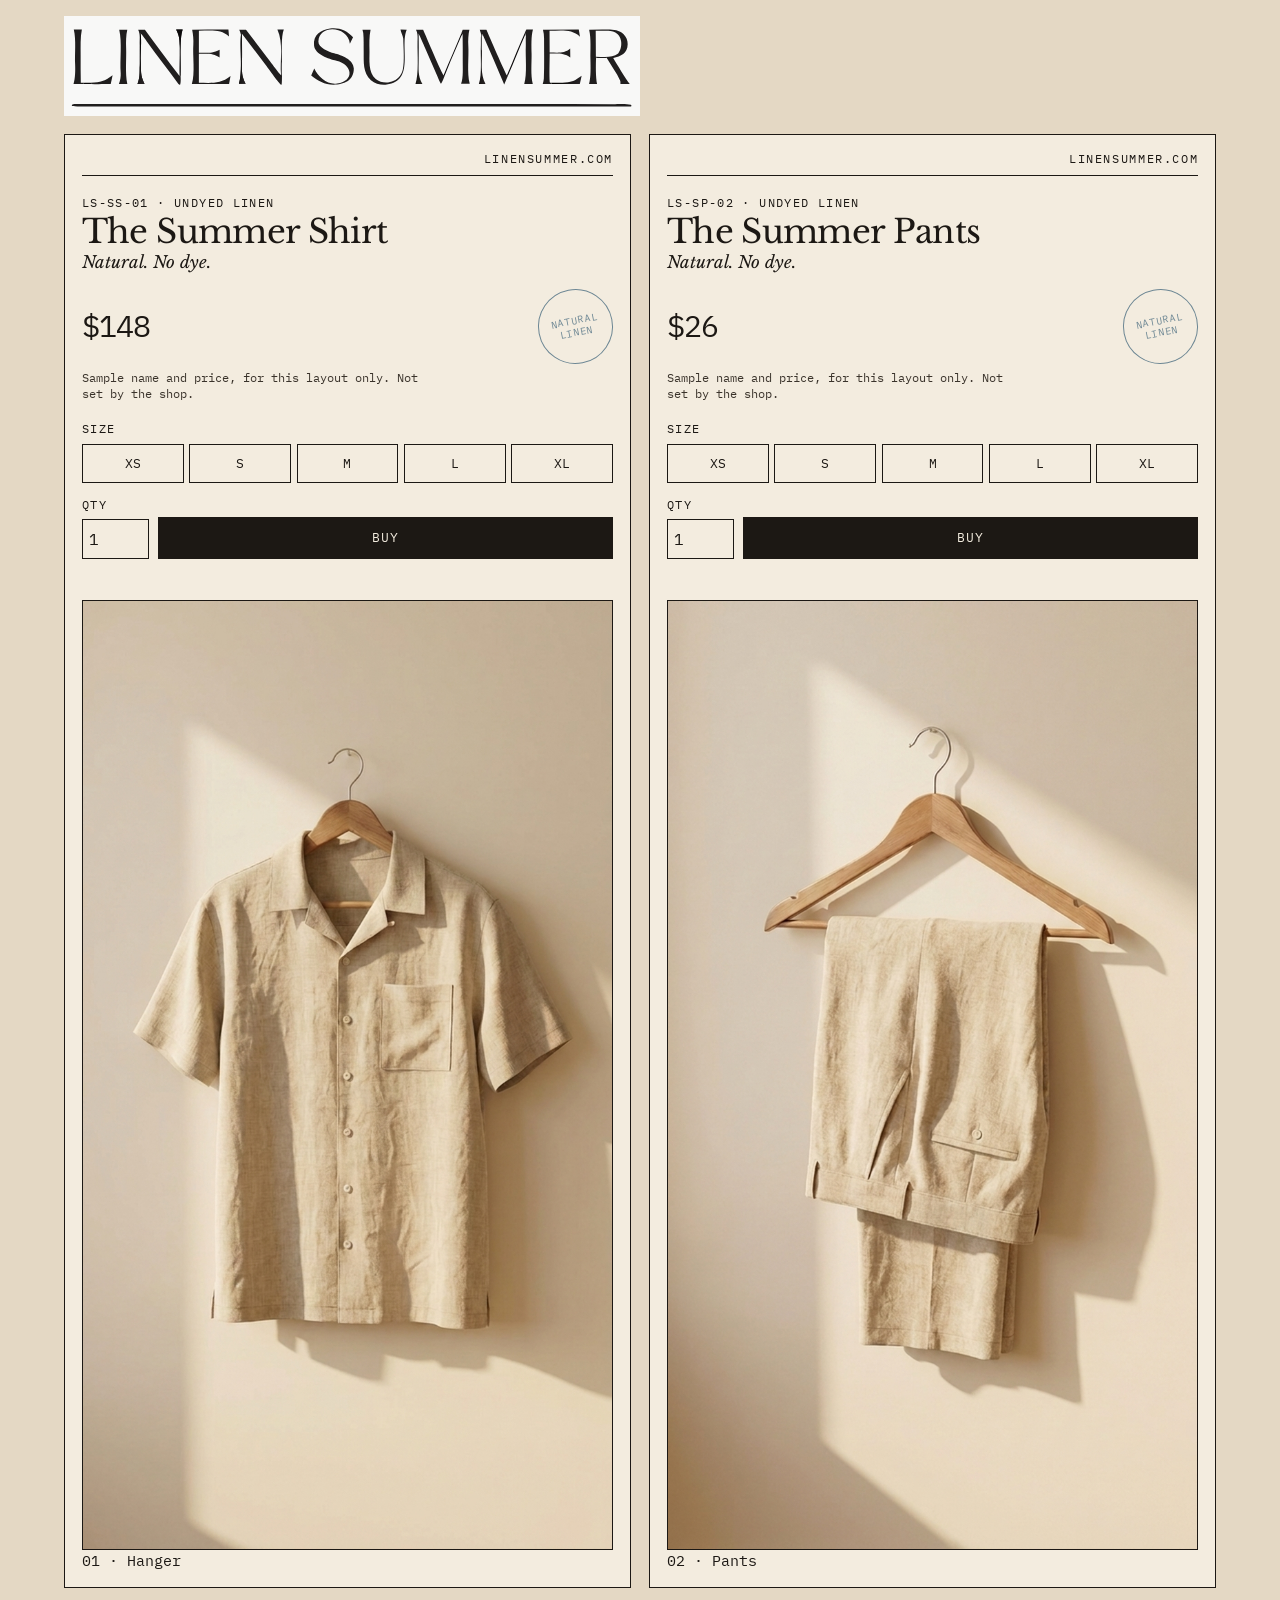
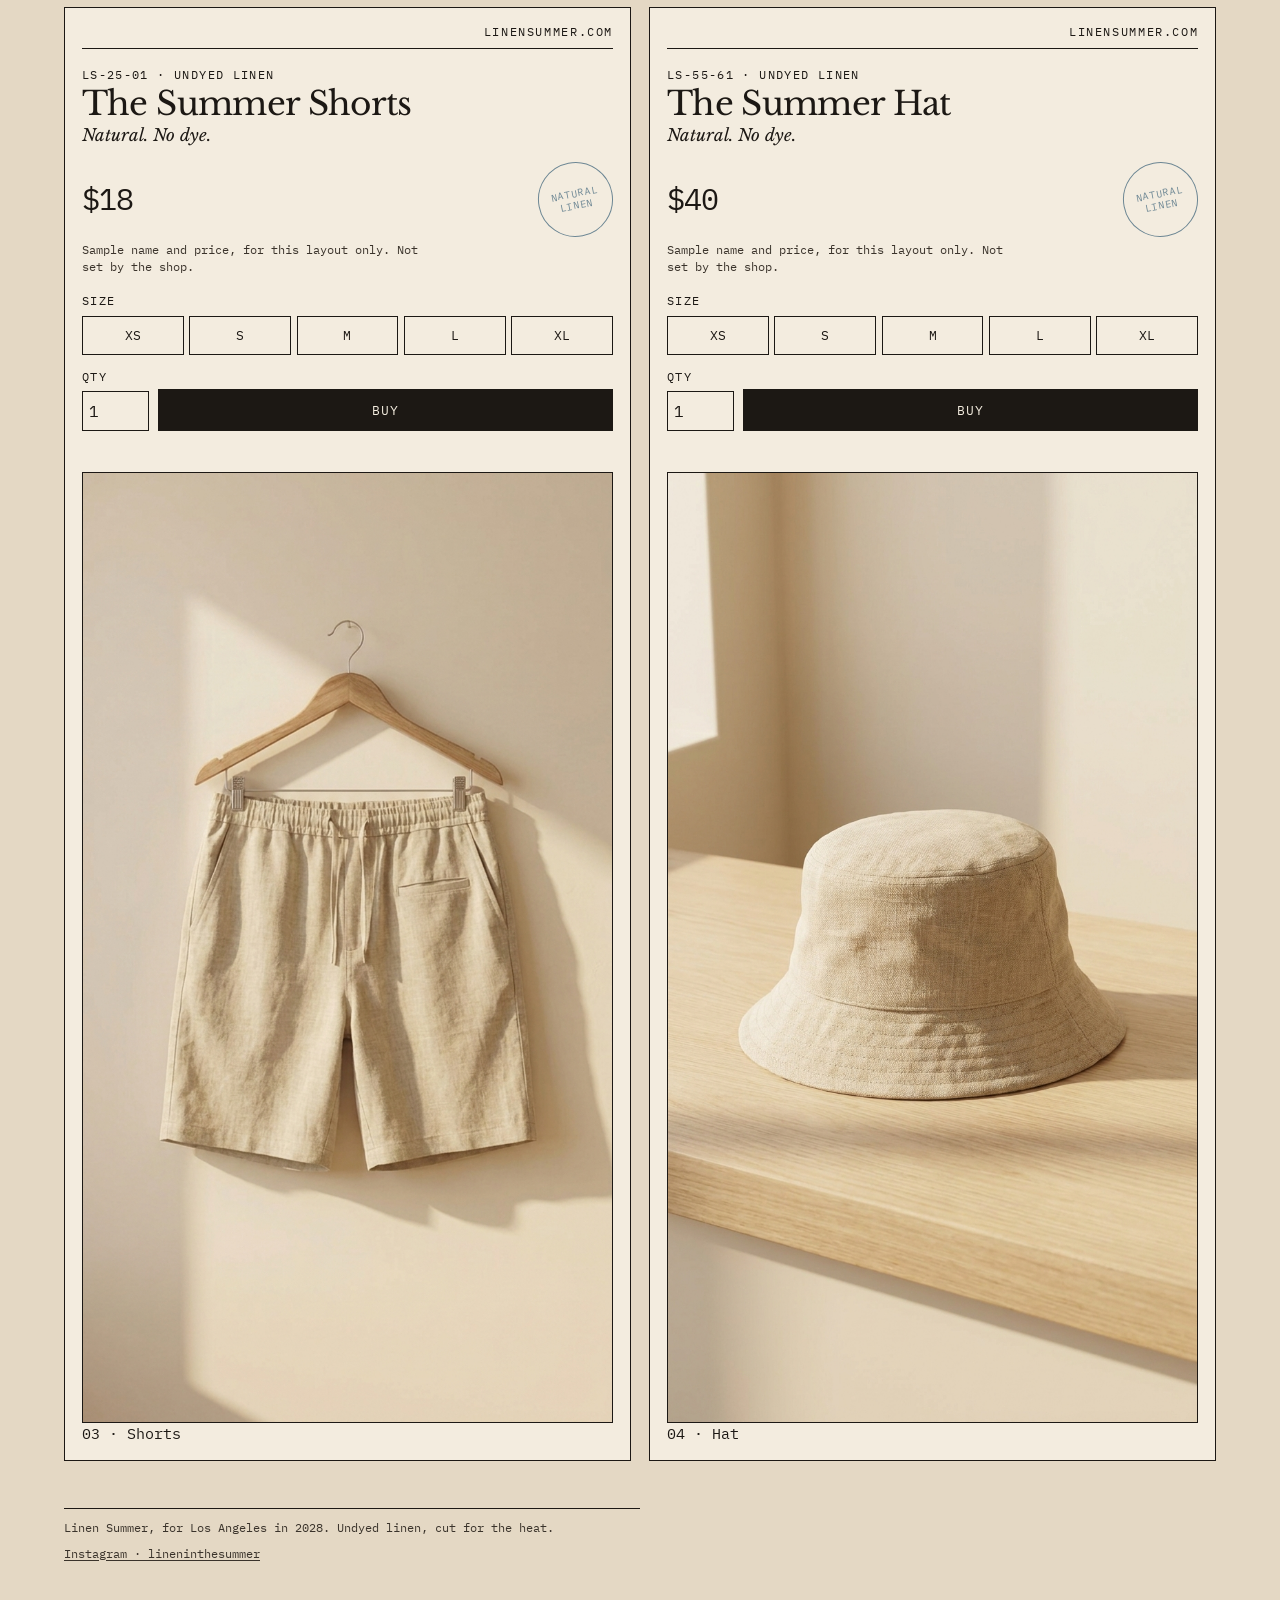
==== commit 15652dbb: "Place the Linen Summer wordmark above the rack Use the cropped SVG logo once at the top of the shop " ====
--- a/index.html
+++ b/index.html
@@ -22,11 +22,14 @@
   <link rel="stylesheet" href="styles.css">
 </head>
 <body class="shop">
-  <h1 class="visually-hidden">Linen Summer</h1>
+  <header class="brand">
+    <h1>
+      <img src="images/linen-summer-logo.svg" width="1670" height="290" alt="Linen Summer">
+    </h1>
+  </header>
   <main class="rack">
     <article class="ticket" id="summer-shirt">
       <header class="mast">
-        <span>Linen Summer</span>
         <span>linensummer.com</span>
       </header>
       <p class="sku">LS-SS-01 · Undyed linen</p>
@@ -64,7 +67,6 @@
 
     <article class="ticket" id="summer-pants">
       <header class="mast">
-        <span>Linen Summer</span>
         <span>linensummer.com</span>
       </header>
       <p class="sku">LS-SP-02 · Undyed linen</p>
@@ -102,7 +104,6 @@
 
     <article class="ticket" id="summer-shorts">
       <header class="mast">
-        <span>Linen Summer</span>
         <span>linensummer.com</span>
       </header>
       <p class="sku">LS-25-01 · Undyed linen</p>
@@ -140,7 +141,6 @@
 
     <article class="ticket" id="summer-hat">
       <header class="mast">
-        <span>Linen Summer</span>
         <span>linensummer.com</span>
       </header>
       <p class="sku">LS-55-61 · Undyed linen</p>
--- a/styles.css
+++ b/styles.css
@@ -84,6 +84,22 @@
   border: 0;
 }
 
+.brand {
+  width: min(100% - 1.25rem, 72rem);
+  margin: 1rem auto 0;
+}
+
+.brand h1 {
+  margin: 0;
+  line-height: 0;
+}
+
+.brand img {
+  display: block;
+  width: min(100%, 36rem);
+  height: auto;
+}
+
 .rack {
   width: min(100% - 1.25rem, 72rem);
   margin: 0 auto;
@@ -122,6 +138,10 @@
   font-size: 0.72rem;
   letter-spacing: 0.14em;
   text-transform: uppercase;
+}
+
+.ticket .mast {
+  justify-content: flex-end;
 }
 
 .mast a {
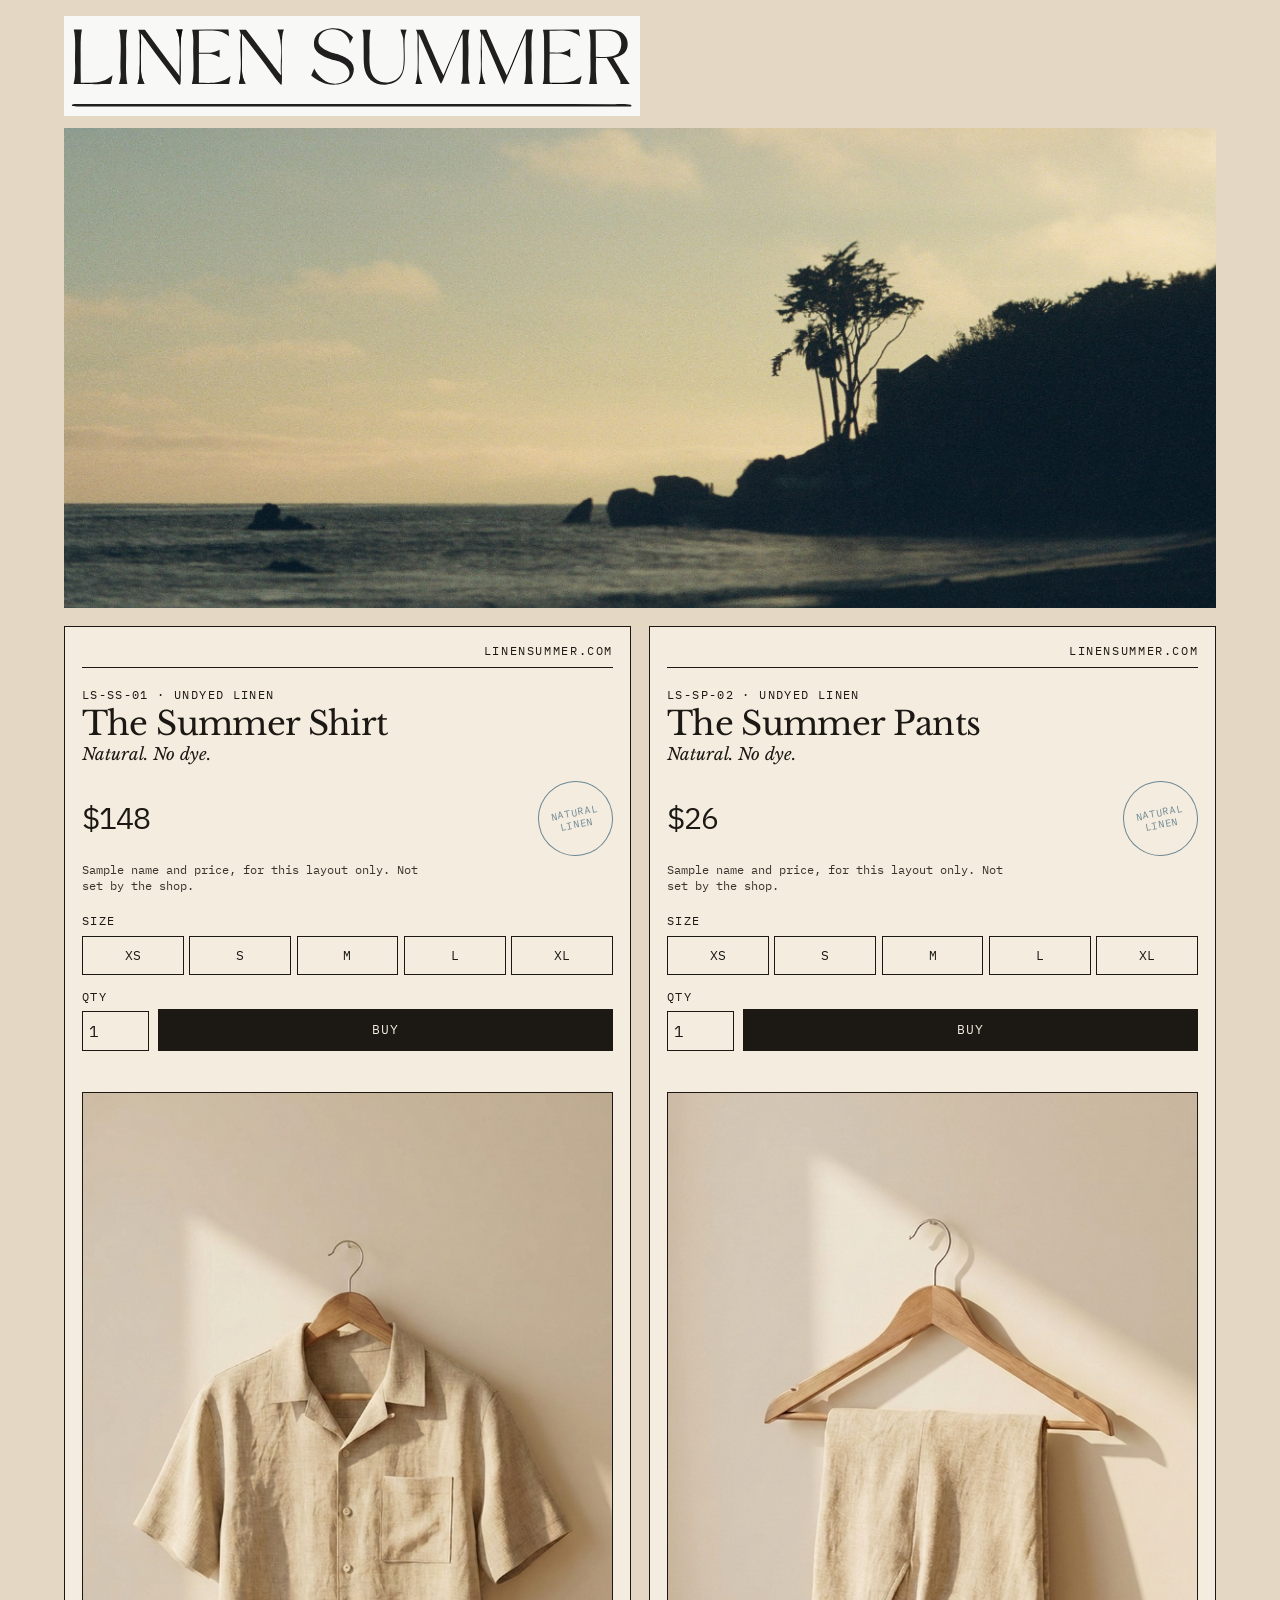
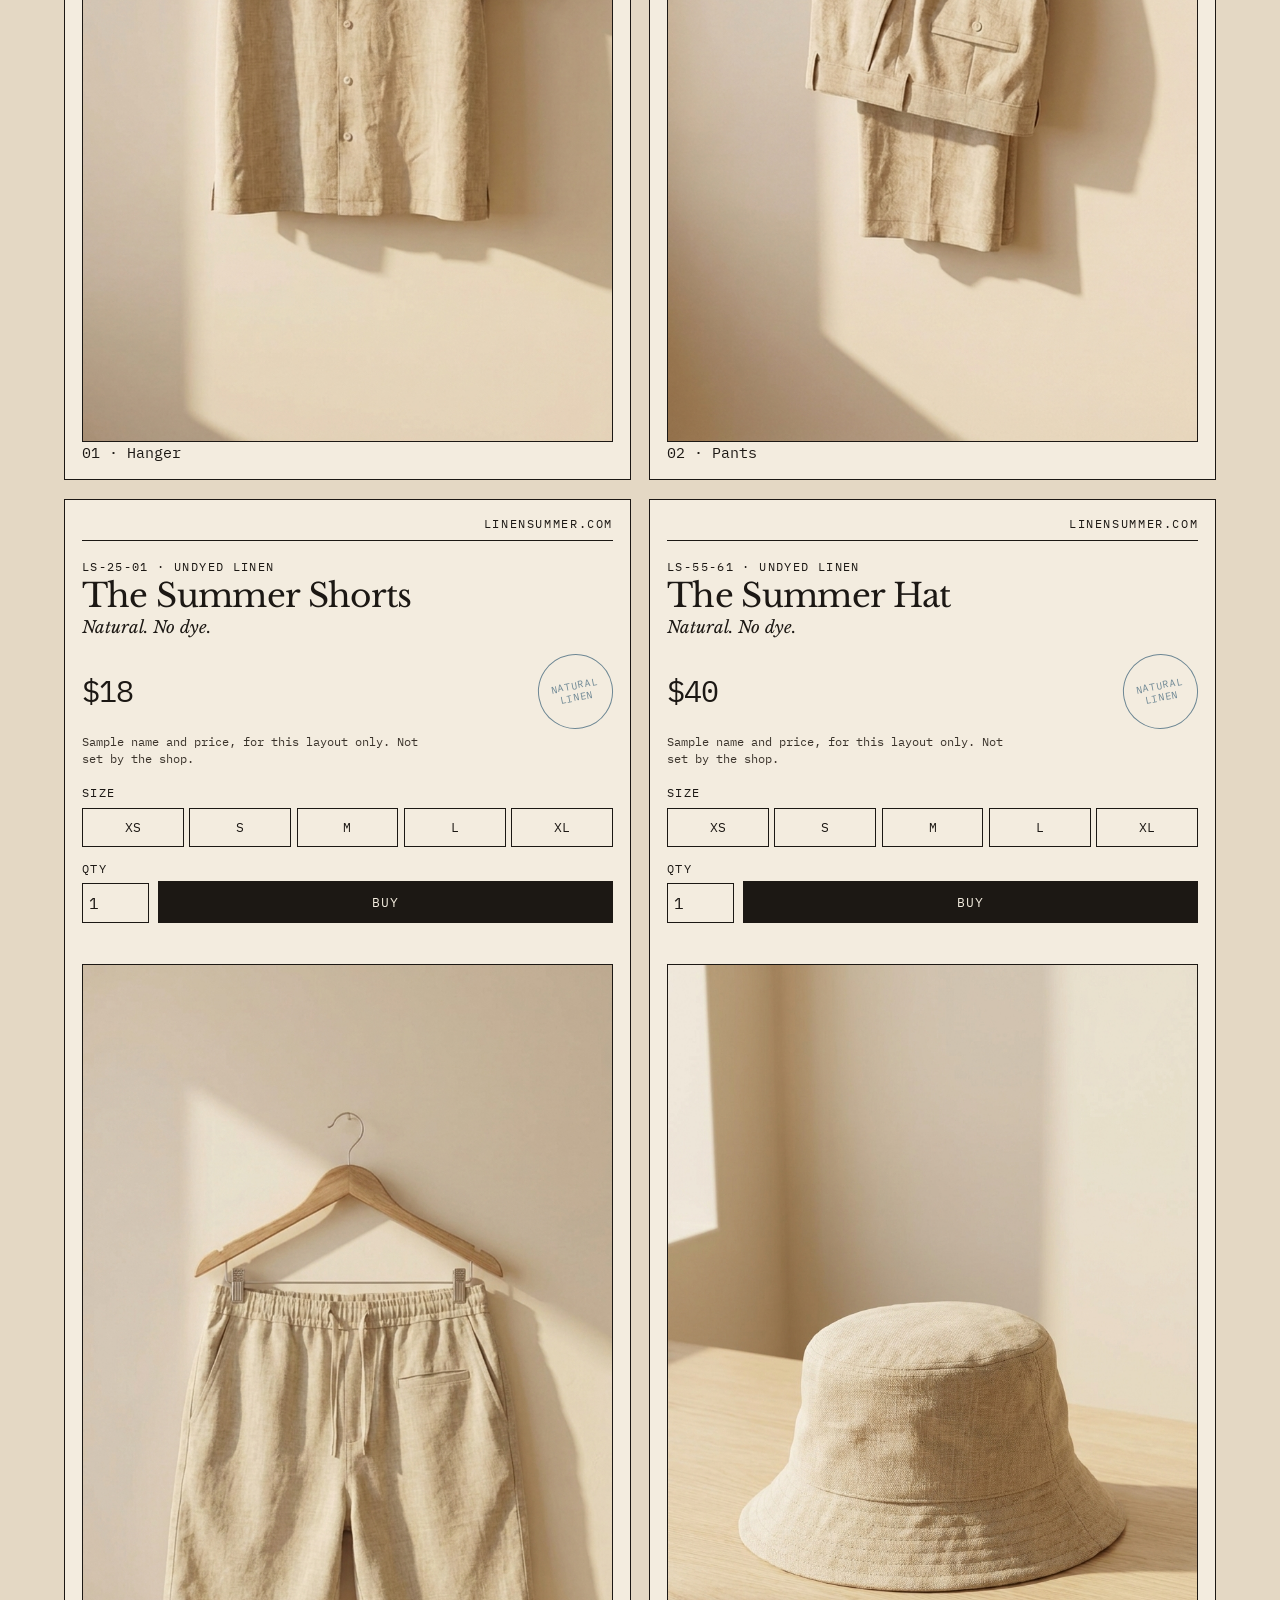
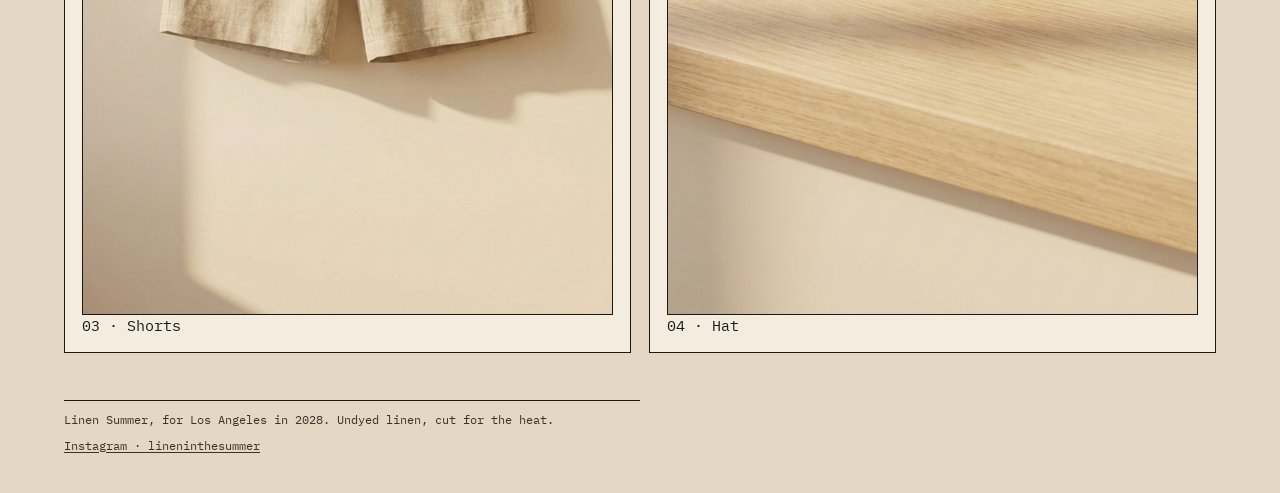
==== commit c9f64248: "Add a coast photograph under the wordmark Show the quiet coast once as a short full-width band betwe" ====
--- a/index.html
+++ b/index.html
@@ -27,6 +27,9 @@
       <img src="images/linen-summer-logo.svg" width="1670" height="290" alt="Linen Summer">
     </h1>
   </header>
+  <figure class="coast">
+    <img src="images/coast.jpg" width="2400" height="1591" alt="A quiet coast at the end of the day.">
+  </figure>
   <main class="rack">
     <article class="ticket" id="summer-shirt">
       <header class="mast">
--- a/styles.css
+++ b/styles.css
@@ -100,6 +100,20 @@
   height: auto;
 }
 
+.coast {
+  width: min(100% - 1.25rem, 72rem);
+  margin: 0.75rem auto 0;
+}
+
+.coast img {
+  display: block;
+  width: 100%;
+  height: auto;
+  aspect-ratio: 12 / 5;
+  object-fit: cover;
+  object-position: center;
+}
+
 .rack {
   width: min(100% - 1.25rem, 72rem);
   margin: 0 auto;
